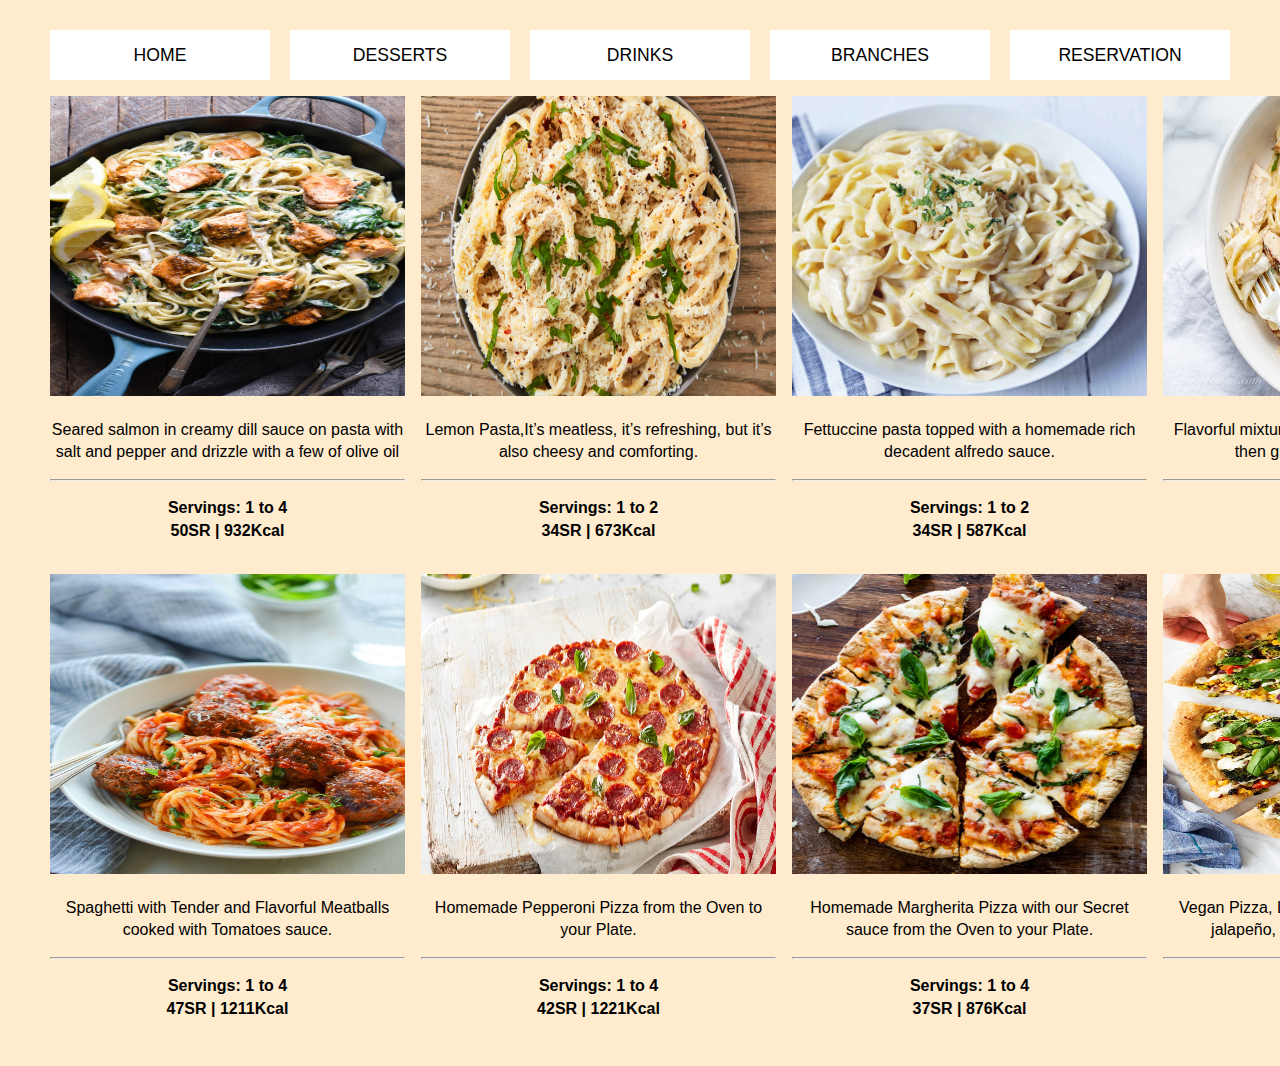
==== Food.html @ 1458d2ac "Add files via upload" ====
<!DOCTYPE html>
<html lang="en">
<head>
    <meta charset="UTF-8">
    <meta http-equiv="X-UA-Compatible" content="IE=edge">
    <meta name="viewport" content="width=device-width, initial-scale=1.0">
    <title>Menu</title>

<link rel="stylesheet" href="menu.css">

</head>
<body>
    
    <nav class="navFood">

    <ul>
    
        <li><a href="index.html">Home</a></li>
        <li><a href="Dessert.html">Desserts</a></li>
        <li><a href="Drinks.html">Drinks</a></li>
        <li><a href="Branches.html">Branches</a></li>
        <li><a href="Form.html">Reservation</a></li>
       
    </ul>
    </nav>

    <div class="grid">
    <div>
        <img src="img/Creamy-Salmon-Pasta-with-Spinach-2-735x1101.jpg" alt="Creamy-Salmon-Pasta">
        <p>Seared salmon in creamy dill sauce on pasta with salt and pepper and drizzle with a few of olive oil</p>
        <hr>
        <p class="price">Servings: 1 to 4<br>50SR | 932Kcal</p>
    </div>

    <div > 
        <img src="img/190314-lemon-ricotta-pasta-horizontal-1-1553117838.png" alt="Lemon-Pasta">
    <p>Lemon Pasta,It’s meatless, it’s refreshing, but it’s also cheesy and comforting.</p>
    <hr>
    <p class="price">Servings: 1 to 2 <br>34SR | 673Kcal</p>
    </div>
    <div> 
        <img src="img/Fettuccine-Alfredo-Recipe-1.jpg" alt="Fettuccine-Alfredo">
        <p>Fettuccine pasta topped with a homemade rich decadent alfredo sauce.</p>
        <hr>
        <p class="price">Servings: 1 to 2 <br>34SR | 587Kcal</p>
        
    </div>
    <div>
        <img src="img/Grilled-Chicken-Fettuccine-Alfredo-5.jpg" alt="Grilled-Chicken-Fettuccine-Alfredo">
        <p>Flavorful mixture of fresh herbs, vinegar and oil then grilled to juicy perfection.</p>
        <hr>
        <p class="price">Servings: 1 to 3 <br>42SR | 826Kcal</p>
    </div>
    <div>
        <img src="img/Easy-Spaghetti-and-Meatball-Recipe-1200x1669.jpg" alt="Spaghetti with Meatballs">
        <p>Spaghetti with Tender and Flavorful Meatballs cooked with Tomatoes sauce.</p>
        <hr>
        <p class="price">Servings: 1 to 4 <br>47SR | 1211Kcal</p>
    </div>
    <div>
        <img src="img/pepperoni_pizza_standard (1).jpg" alt="Pepperoni-Pizza">
        <p>Homemade Pepperoni Pizza from the Oven to your Plate. </p>
        <hr>
        <p class="price">Servings: 1 to 4 <br>42SR | 1221Kcal</p>
    </div>
    <div>
        <img src="img/Grilled-Pizza-Margherita-3.jpg" alt="Margherita-Pizza">
        <p>Homemade Margherita Pizza with our Secret sauce from the Oven to your Plate.</p>
        <hr>
        <p class="price">Servings: 1 to 4 <br>37SR | 876Kcal</p>
    </div>
    <div>
        <img src="img/vegan-pizza.jpg" alt="vegan-pizza">
        <p>Vegan Pizza, Loaded with broccoli, tomatoes, jalapeño, and creamy cashew sauce</p>
        <hr>
        <p class="price">Servings: 1 to 4 <br>34SR | 722Kcal</p>
    </div>
</div>
    
    
</body>
</html>
---- menu.css ----
html {

    box-sizing: border-box;
    font-family: Arial, Helvetica, sans-serif;
    color: var(--dark);
    
    }
    
    body {
    
    background-color: blanchedalmond;
    margin: 30px 50px;
    line-height: 1.4;
    
    }
    
    
     
    .btn {
        
        border: none;
        cursor: pointer;
        border-radius: 5px;
        background-color: #f1f1f1;
        color: black;
        padding: 0.6rem 1.3rem;
        text-decoration: none;
        border: 0px;
    }
    
    .btn:hover {
    
        background-color: black;
        color: white;
        box-shadow: 0 12px 16px 0 rgba(0,0,0,0.24), 0 17px 50px 0 rgba(0,0,0,0.19);
    }
    
    img {
    
    max-width: 100%;
    
    
    }

    


    .navDrink ul {
        
        display: grid;
        grid-gap: 20px;
        padding: 0;
        list-style: none;
        grid-template-columns: repeat(4 ,1fr);}

        .navDrink a {
        
            background: #fff;
            display: block;
            text-decoration: none;
            padding: 0.8rem;
            text-align: center;
            color: black;
            text-transform: uppercase;
            font-size: 1.1rem;
            box-shadow: black;
        
        }

        .navDrink a:hover {
            background: black;
            color: white;
            box-shadow: 0 12px 16px 0 rgba(0,0,0,0.24), 0 17px 50px 0 rgba(0,0,0,0.19);
           
           }

        .navFood ul {
        
            display: grid;
            grid-gap: 20px;
            padding: 0;
            list-style: none;
            grid-template-columns: repeat(5 ,1fr);}
    
            .navFood a {
            
                background: #fff;
                display: block;
                text-decoration: none;
                padding: 0.8rem;
                text-align: center;
                color: black;
                text-transform: uppercase;
                font-size: 1.1rem;
                box-shadow: black;
            
            }

            .navFood a:hover {
                background: black;
                color: white;
                box-shadow: 0 12px 16px 0 rgba(0,0,0,0.24), 0 17px 50px 0 rgba(0,0,0,0.19);
               
               }

            .navDessret ul {
        
                display: grid;
                grid-gap: 20px;
                padding: 0;
                list-style: none;
                grid-template-columns: repeat(5 ,1fr);}
        
                .navDessret  a {
                
                    background: #fff;
                    display: block;
                    text-decoration: none;
                    padding: 0.8rem;
                    text-align: center;
                    color: black;
                    text-transform: uppercase;
                    font-size: 1.1rem;
                    box-shadow: black;
                
                }

                .navDessret a:hover {
                    background: black;
                    color: white;
                    box-shadow: 0 12px 16px 0 rgba(0,0,0,0.24), 0 17px 50px 0 rgba(0,0,0,0.19);
                   
                   }
                     .navDrink ul {
        
        display: grid;
        grid-gap: 20px;
        padding: 0;
        list-style: none;
        grid-template-columns: repeat(5 ,1fr);}

        .navDrink a {
        
            background: #fff;
            display: block;
            text-decoration: none;
            padding: 0.8rem;
            text-align: center;
            color: black;
            text-transform: uppercase;
            font-size: 1.1rem;
            box-shadow: black;
        
        }

        .navDrink a:hover {
            background: black;
            color: white;
            box-shadow: 0 12px 16px 0 rgba(0,0,0,0.24), 0 17px 50px 0 rgba(0,0,0,0.19);
           
           }
           .navForm ul {
        
            display: grid;
            grid-gap: 20px;
            padding: 0;
            list-style: none;
            grid-template-columns: repeat(4 ,1fr);}
    
            .navForm a {
            
                background: #fff;
                display: block;
                text-decoration: none;
                padding: 0.8rem;
                text-align: center;
                color: black;
                text-transform: uppercase;
                font-size: 1.1rem;
                box-shadow: black;
            
            }
    
            .navForm a:hover {
                background: black;
                color: white;
                box-shadow: 0 12px 16px 0 rgba(0,0,0,0.24), 0 17px 50px 0 rgba(0,0,0,0.19);

               }  


    .main-nav ul{

        display: grid;
        grid-gap: 20px;
        padding: 0;
        list-style: none;
        grid-template-columns: repeat(6 ,1fr);
        
        }

        
        .main-nav a {
        
            background: #fff;
            display: block;
            text-decoration: none;
            padding: 0.8rem;
            text-align: center;
            color: black;
            text-transform: uppercase;
            font-size: 1.1rem;
            box-shadow: black;
        
        }
        
        .main-nav a:hover {
         background: black;
         color: white;
         box-shadow: 0 12px 16px 0 rgba(0,0,0,0.24), 0 17px 50px 0 rgba(0,0,0,0.19);

        
        }
    
    .wrapper {
    
    display: grid;
    grid-gap: 20px;
    
    }


.grid{
    display: grid;
    grid-template-columns: 355px 355px 355px 355px;
    grid-gap: 1em;

}
.grid > div{
    background: blanchedalmond;
}
.desGrid{
    display: grid;
    grid-template-columns: 1fr 1fr 1fr;
    grid-gap: 1em;
}
.desGrid > div{
    background: blanchedalmond;
}
.desGrid > div> img{
    width: 480px;
    height: 300px;
}
.desGrid > div > b{
    margin-left: 185px;
 }
.drkGrid{
    display: grid;
    grid-template-columns: 1fr 1fr 1fr;
    grid-gap: 1em;
}
.drkGrid > div{
background: blanchedalmond;
}
.drkGrid > div >img{
    width: 480px;
    height: 300px;
}
.drkGrid > div > b{
   margin-left: 185px;
}
.formGrid{
    display:grid;
    grid-template-columns: 1fr 1fr 1fr;
    grid-gap: 1em;
    
}
div >div:nth-child(odd) {

    background-color: blanchedalmond;
    
    }

img{
    width: 355px;
    height: 300px;
}

p{
    text-align: center;
}
p.price{
    text-align: center;
    font-weight: bold;
}
b{
    text-align: center;
    margin-left: 120px;
}
h1{
    text-align: center;
}
form{
    border: solid black;
    text-align: center;
}
small{
    color: red;
}
input{
    border-radius: 12px;
}

@media(max-width: 600px) {

    .grid{
        display: grid;
        grid-template-columns: 1fr 1fr ;
    
    }
    .drkGrid{
        display: grid;
        grid-template-columns: 1fr 1fr;
        
    }
    .desGrid{
        display: grid;
        grid-template-columns: 1fr 1fr;
        
    }
    p{
        font-size: 10px;
    }


        .navDrink ul {
            grid-template-columns: 1fr;
            }

            .navFood ul {

                grid-template-columns: 1fr;

            }

            .navDessret ul {


                grid-template-columns: 1fr;

            }
            .navForm ul {


                grid-template-columns: 1fr;

            }
}
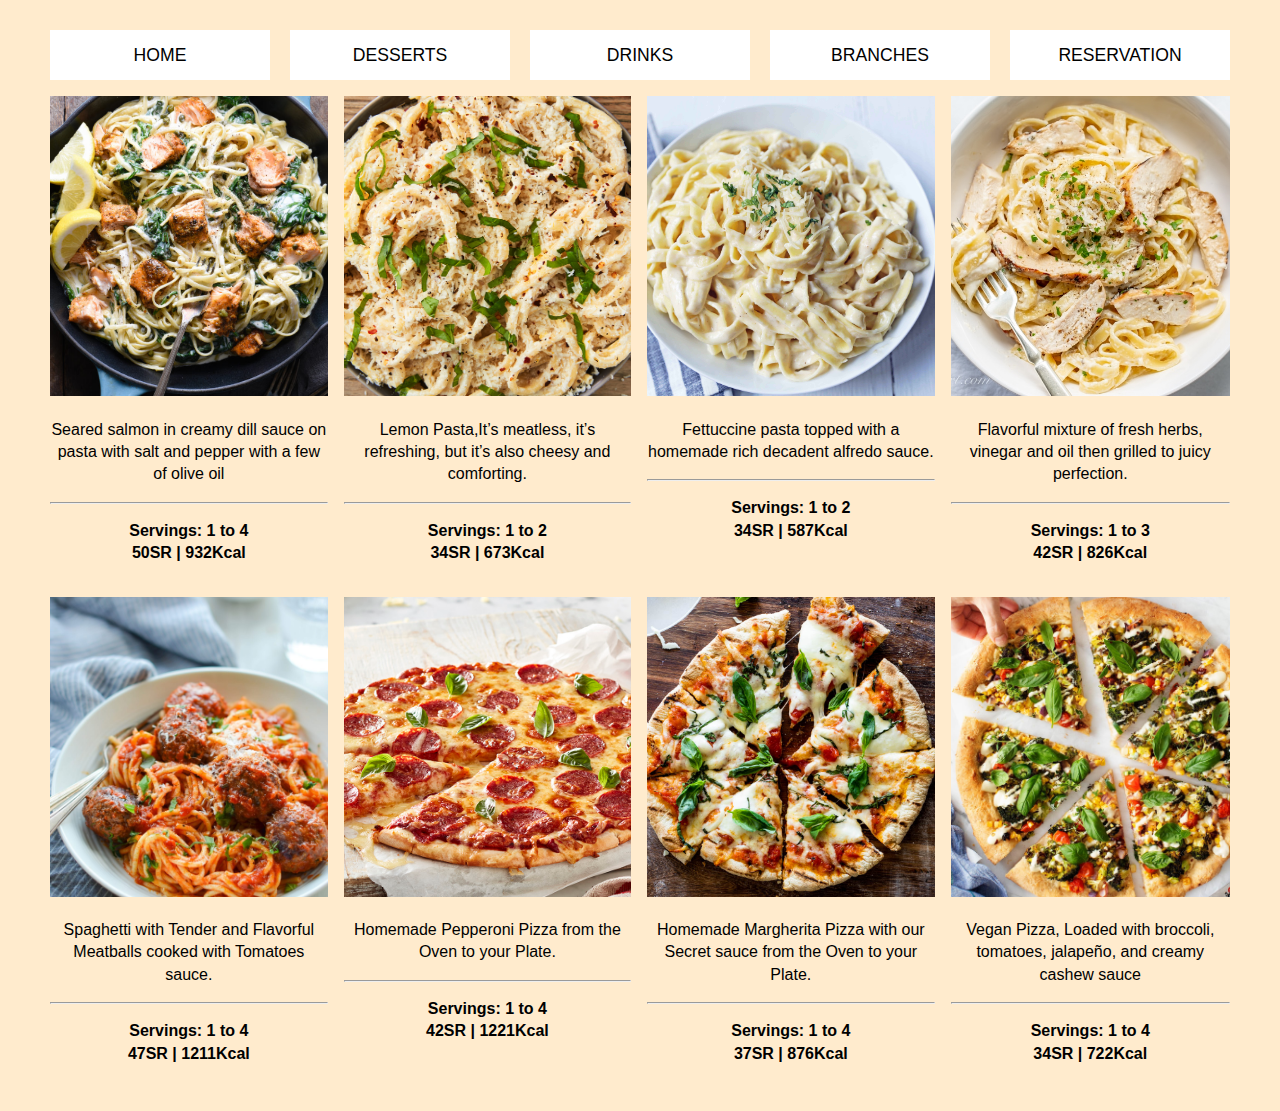
==== commit b47ce89f: "Add files via upload" ====
--- a/Food.html
+++ b/Food.html
@@ -25,9 +25,9 @@
     </nav>
 
     <div class="grid">
-    <div>
+    <div> 
         <img src="img/Creamy-Salmon-Pasta-with-Spinach-2-735x1101.jpg" alt="Creamy-Salmon-Pasta">
-        <p>Seared salmon in creamy dill sauce on pasta with salt and pepper and drizzle with a few of olive oil</p>
+        <p>Seared salmon in creamy dill sauce on pasta with salt and pepper with a few of olive oil</p>
         <hr>
         <p class="price">Servings: 1 to 4<br>50SR | 932Kcal</p>
     </div>
--- a/menu.css
+++ b/menu.css
@@ -45,9 +45,7 @@
     }
 
     
-
-
-    .navDrink ul {
+    .navDrink ul , .navFood ul , .navDessret ul , .navForm ul{
         
         display: grid;
         grid-gap: 20px;
@@ -55,7 +53,7 @@
         list-style: none;
         grid-template-columns: repeat(4 ,1fr);}
 
-        .navDrink a {
+        .navDrink a ,.navFood a , .navDessret a , .navForm a{
         
             background: #fff;
             display: block;
@@ -69,13 +67,14 @@
         
         }
 
-        .navDrink a:hover {
+        .navDrink a:hover , .navDessret a:hover , .navFood a:hover , .navForm a:hover  {
             background: black;
             color: white;
-            box-shadow: 0 12px 16px 0 rgba(0,0,0,0.24), 0 17px 50px 0 rgba(0,0,0,0.19);
-           
+           box-shadow: 0 12px 16px 0 rgba(0,0,0,0.24), 0 17px 50px 0 rgba(0,0,0,0.19);
            }
 
+  
+  
         .navFood ul {
         
             display: grid;
@@ -234,7 +233,7 @@
 
 .grid{
     display: grid;
-    grid-template-columns: 355px 355px 355px 355px;
+    grid-template-columns: repeat(4, auto);
     grid-gap: 1em;
 
 }
@@ -243,7 +242,7 @@
 }
 .desGrid{
     display: grid;
-    grid-template-columns: 1fr 1fr 1fr;
+    grid-template-columns: repeat(3,auto);
     grid-gap: 1em;
 }
 .desGrid > div{
@@ -258,7 +257,7 @@
  }
 .drkGrid{
     display: grid;
-    grid-template-columns: 1fr 1fr 1fr;
+    grid-template-columns: repeat(3,auto);
     grid-gap: 1em;
 }
 .drkGrid > div{
@@ -312,6 +311,18 @@
 input{
     border-radius: 12px;
 }
+div > img{
+    position: relative;
+overflow: hidden;
+object-fit: cover;
+object-position: 50% 50%;
+transition: .7s ease-in-out;
+
+}
+div :hover > img {
+    transform: scale(1.05);
+}
+
 
 @media(max-width: 600px) {
 
@@ -327,7 +338,7 @@
     }
     .desGrid{
         display: grid;
-        grid-template-columns: 1fr 1fr;
+        grid-template-columns: 1fr
         
     }
     p{
@@ -335,26 +346,9 @@
     }
 
 
-        .navDrink ul {
+        .navDrink ul ,.navFood ul,  .navDessret ul, .navForm ul{
             grid-template-columns: 1fr;
             }
 
-            .navFood ul {
-
-                grid-template-columns: 1fr;
-
-            }
-
-            .navDessret ul {
-
-
-                grid-template-columns: 1fr;
-
-            }
-            .navForm ul {
-
-
-                grid-template-columns: 1fr;
-
-            }
+           
 }